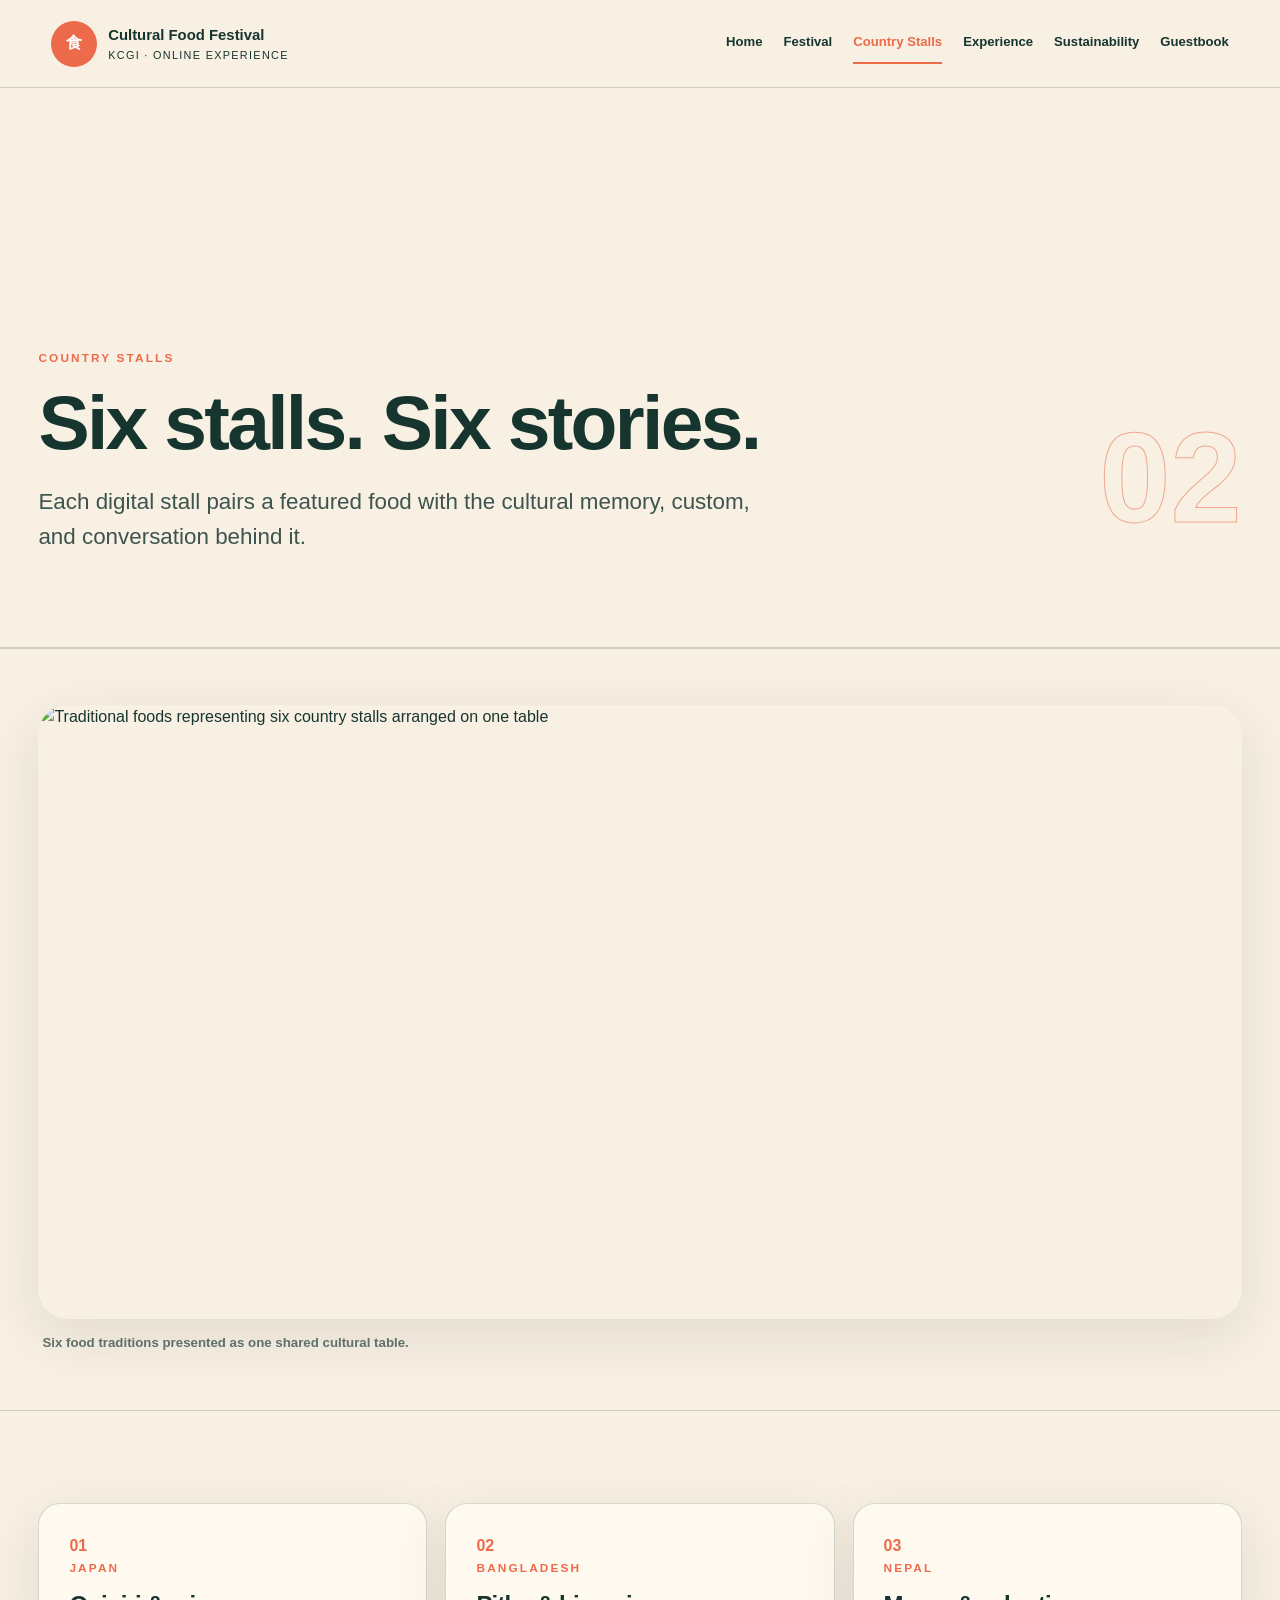
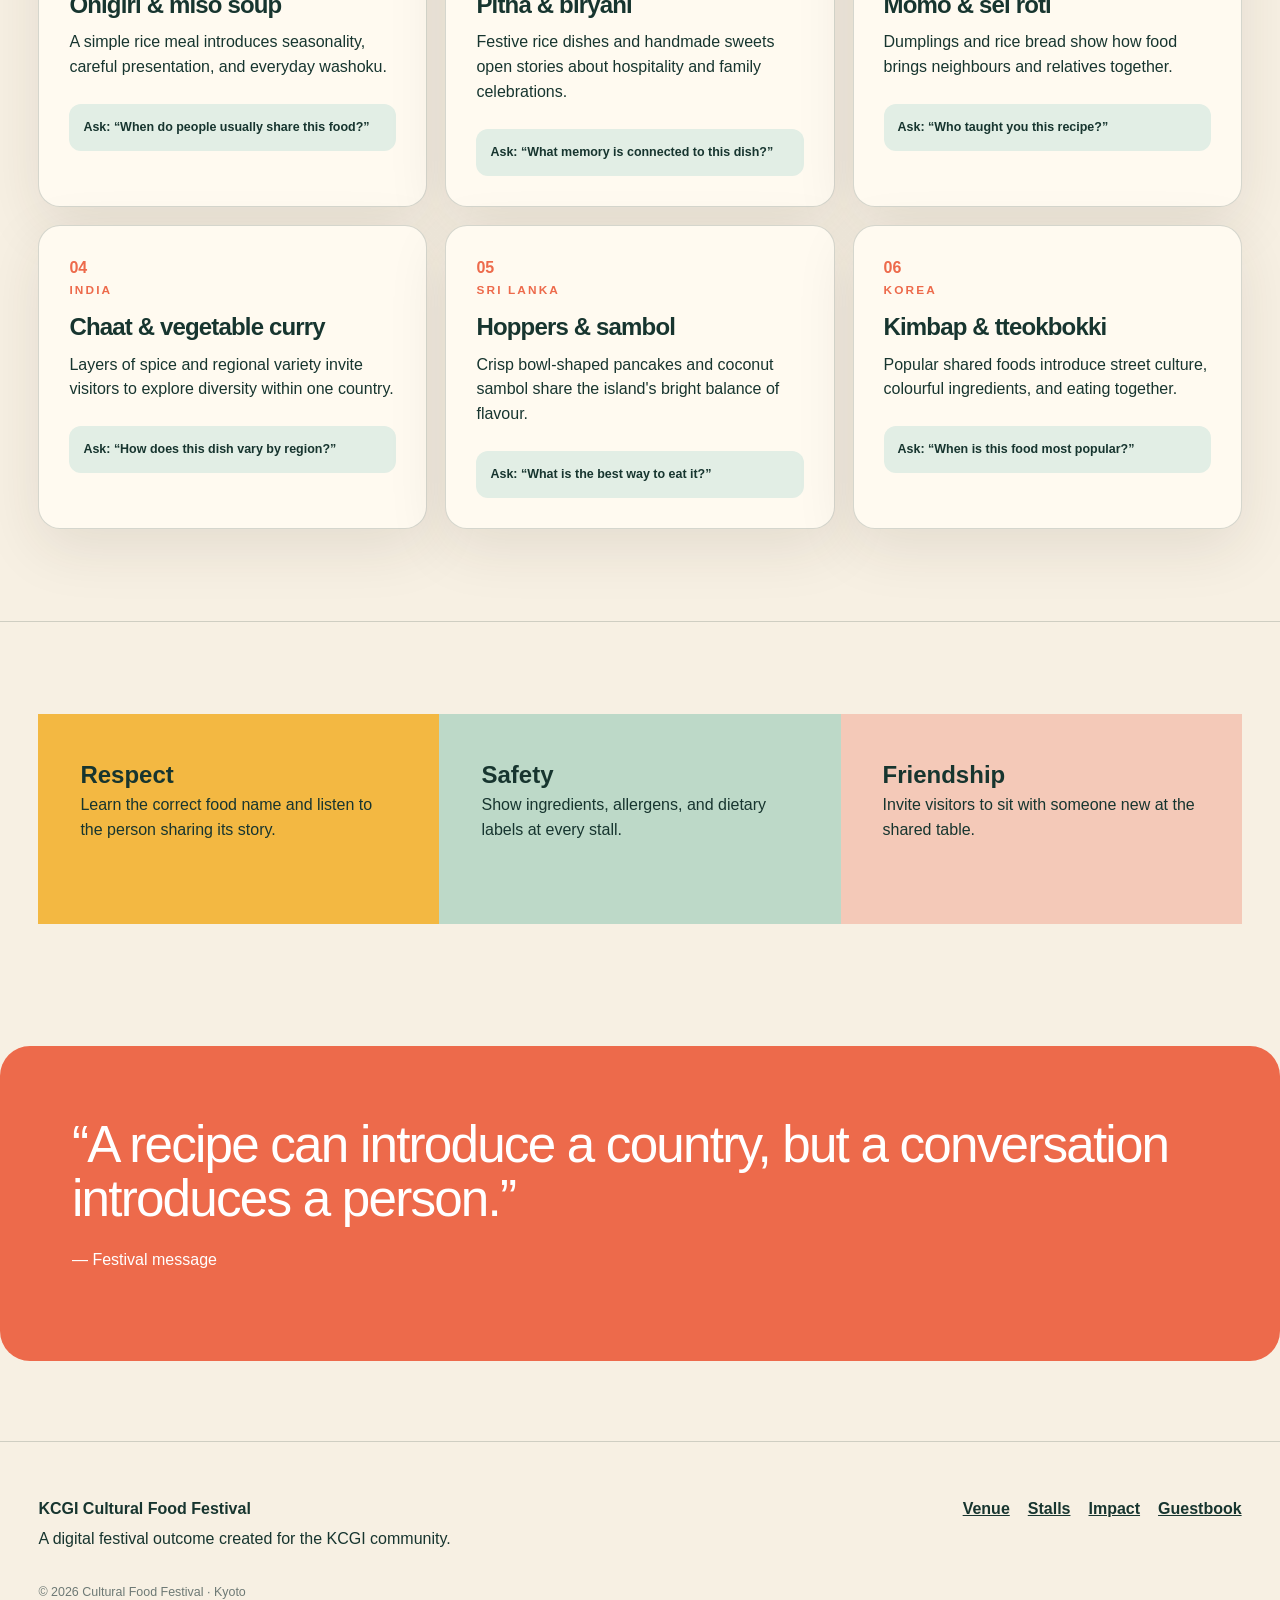
==== country-stalls.html @ a94b25ed "Create country-stalls.html" ====
<!doctype html><html lang="en"><head><meta charset="utf-8"><meta name="viewport" content="width=device-width, initial-scale=1"><title>Country Stalls | KCGI Cultural Food Festival</title><link rel="stylesheet" href="styles.css"></head><body><div class="site-shell">
<header class="site-header"><a class="brand" href="index.html"><span class="brand-seal">食</span><span><b>Cultural Food Festival</b><small>KCGI · Online Experience</small></span></a><nav aria-label="Main navigation"><a href="index.html">Home</a><a href="festival.html">Festival</a><a class="active" href="country-stalls.html">Country Stalls</a><a href="experience.html">Experience</a><a href="sustainability.html">Sustainability</a><a href="guestbook.html">Guestbook</a></nav></header>
<main><section class="page-hero"><div><p class="eyebrow">Country stalls</p><h1>Six stalls. Six stories.</h1><p class="lede">Each digital stall pairs a featured food with the cultural memory, custom, and conversation behind it.</p></div><span class="page-number">02</span></section>
<figure class="section festival-photo"><img src="images/country-foods.svg" alt="Traditional foods representing six country stalls arranged on one table"><figcaption>Six food traditions presented as one shared cultural table.</figcaption></figure>
<section class="section stall-grid"><article><span>01</span><p class="eyebrow">Japan</p><h3>Onigiri & miso soup</h3><p>A simple rice meal introduces seasonality, careful presentation, and everyday washoku.</p><div class="stall-prompt">Ask: “When do people usually share this food?”</div></article><article><span>02</span><p class="eyebrow">Bangladesh</p><h3>Pitha & biryani</h3><p>Festive rice dishes and handmade sweets open stories about hospitality and family celebrations.</p><div class="stall-prompt">Ask: “What memory is connected to this dish?”</div></article><article><span>03</span><p class="eyebrow">Nepal</p><h3>Momo & sel roti</h3><p>Dumplings and rice bread show how food brings neighbours and relatives together.</p><div class="stall-prompt">Ask: “Who taught you this recipe?”</div></article><article><span>04</span><p class="eyebrow">India</p><h3>Chaat & vegetable curry</h3><p>Layers of spice and regional variety invite visitors to explore diversity within one country.</p><div class="stall-prompt">Ask: “How does this dish vary by region?”</div></article><article><span>05</span><p class="eyebrow">Sri Lanka</p><h3>Hoppers & sambol</h3><p>Crisp bowl-shaped pancakes and coconut sambol share the island's bright balance of flavour.</p><div class="stall-prompt">Ask: “What is the best way to eat it?”</div></article><article><span>06</span><p class="eyebrow">Korea</p><h3>Kimbap & tteokbokki</h3><p>Popular shared foods introduce street culture, colourful ingredients, and eating together.</p><div class="stall-prompt">Ask: “When is this food most popular?”</div></article></section>
<section class="section colour-blocks"><article><span>Respect</span><p>Learn the correct food name and listen to the person sharing its story.</p></article><article><span>Safety</span><p>Show ingredients, allergens, and dietary labels at every stall.</p></article><article><span>Friendship</span><p>Invite visitors to sit with someone new at the shared table.</p></article></section><section class="section quote-panel coral"><blockquote>“A recipe can introduce a country, but a conversation introduces a person.”</blockquote><p>— Festival message</p></section></main>
<footer><div><b>KCGI Cultural Food Festival</b><p>A digital festival outcome created for the KCGI community.</p></div><div class="footer-links"><a href="festival.html">Venue</a><a href="country-stalls.html">Stalls</a><a href="sustainability.html">Impact</a><a href="guestbook.html">Guestbook</a></div><p class="copyright">© 2026 Cultural Food Festival · Kyoto</p></footer></div></body></html>
---- styles.css ----
:root{--ink:#17352f;--paper:#f7f0e3;--cream:#fffaf0;--coral:#ed6a4b;--gold:#f2b544;--green:#2d765f;--mint:#bdd9c8;--line:rgba(23,53,47,.18);--shadow:0 18px 60px rgba(52,42,25,.10)}
*{box-sizing:border-box}html{scroll-behavior:smooth}body{margin:0;background:var(--paper);color:var(--ink);font-family:Arial,Helvetica,sans-serif;line-height:1.55}a{color:inherit}h1,h2,h3,p{margin-top:0}h1,h2,h3{line-height:1.02;letter-spacing:-.035em}h1{font-size:clamp(3.2rem,7.3vw,7.4rem);margin-bottom:1.5rem}h2{font-size:clamp(2.2rem,4.6vw,4.5rem);margin-bottom:1.25rem}h3{font-size:1.5rem;margin-bottom:.8rem}.site-shell{min-height:100vh}.site-header{max-width:1440px;margin:auto;min-height:88px;padding:14px 4vw;display:flex;align-items:center;gap:28px;border-bottom:1px solid var(--line);position:relative;z-index:5}.brand{display:flex;align-items:center;gap:11px;text-decoration:none;margin-right:auto}.brand-seal{width:46px;height:46px;border-radius:50%;display:grid;place-items:center;background:var(--coral);color:white;font-weight:900}.brand b,.brand small{display:block}.brand b{font-size:.93rem}.brand small{font-size:.68rem;letter-spacing:.12em;text-transform:uppercase}.site-header nav{display:flex;align-items:center;gap:21px}.site-header nav a{text-decoration:none;font-size:.82rem;font-weight:700;padding:9px 0;border-bottom:2px solid transparent}.site-header nav a:hover,.site-header nav a.active{color:var(--coral);border-color:var(--coral)}.nav-cta{background:var(--ink);color:white;text-decoration:none;padding:11px 18px;border-radius:999px;font-weight:800;font-size:.84rem}.hero,.section,.page-hero,footer{max-width:1280px;margin:auto}.hero{min-height:720px;padding:80px 3vw;display:grid;grid-template-columns:1.1fr .9fr;gap:7vw;align-items:center}.eyebrow{text-transform:uppercase;letter-spacing:.18em;font-weight:900;color:var(--coral);font-size:.74rem;margin-bottom:1rem}.hero h1 em{color:var(--coral);font-style:normal}.lede{font-size:clamp(1.1rem,1.8vw,1.4rem);max-width:720px;color:#3e544e}.actions{display:flex;gap:12px;flex-wrap:wrap;margin-top:30px}.button{display:inline-block;border:0;border-radius:999px;padding:14px 22px;text-decoration:none;font-weight:900;font-size:.9rem;cursor:pointer}.primary{background:var(--coral);color:white}.ghost{background:transparent;box-shadow:inset 0 0 0 1px var(--ink);color:var(--ink)}.festival-mark{position:relative;min-height:520px;background:var(--green);border-radius:48% 48% 28% 28%;overflow:hidden;box-shadow:var(--shadow)}.festival-mark:before{content:"";position:absolute;inset:13%;border:1px solid rgba(255,255,255,.25);border-radius:50%}.festival-mark p{position:absolute;bottom:24px;left:0;right:0;text-align:center;color:white;text-transform:uppercase;letter-spacing:.22em;font-size:.76rem}.plate{position:absolute;border-radius:50%;display:grid;place-items:center;box-shadow:0 12px 35px rgba(0,0,0,.22);border:8px solid var(--cream);font-weight:900}.plate span{width:76%;height:76%;border-radius:50%;display:grid;place-items:center}.plate-one{width:250px;height:250px;background:var(--gold);top:50px;left:13%}.plate-one span{background:#ffeab4;font-size:5rem}.plate-two{width:190px;height:190px;background:var(--coral);top:210px;right:6%}.plate-two span{background:#ffd4c8;font-size:3rem}.plate-three{width:150px;height:150px;background:var(--mint);bottom:34px;left:10%}.plate-three span{background:#e5f1e9;font-size:1.4rem}.section{padding:92px 3vw;border-top:1px solid var(--line)}.intro-band,.split-layout,.callout{display:grid;grid-template-columns:.9fr 1.1fr;gap:8vw;align-items:start}.intro-band>p,.body-copy{font-size:1.18rem}.three-grid,.activity-grid,.team-grid{display:grid;grid-template-columns:repeat(3,1fr);gap:18px}.feature-card,.activity-grid article,.team-grid article,.panel,.meeting-card,.join-form,.success-card{background:var(--cream);border:1px solid var(--line);border-radius:22px;padding:28px;box-shadow:var(--shadow)}.feature-card>span{color:var(--coral);font-weight:900}.section-heading{max-width:720px}.quote-panel{background:var(--green);color:white;border:0;border-radius:30px;padding:72px;margin-top:30px;margin-bottom:80px}.quote-panel.coral{background:var(--coral)}blockquote{font-size:clamp(2rem,4vw,4.5rem);line-height:1.05;letter-spacing:-.035em;margin:0 0 1.4rem}.page-hero{min-height:560px;padding:100px 3vw 70px;display:flex;justify-content:space-between;align-items:flex-end;border-bottom:1px solid var(--line)}.page-hero>div{max-width:980px}.page-hero h1{font-size:clamp(3.2rem,6vw,6.7rem)}.page-number{font-size:clamp(4rem,10vw,9rem);font-weight:900;color:transparent;-webkit-text-stroke:1px var(--coral);opacity:.55}.stat-row{display:grid;grid-template-columns:repeat(3,1fr);gap:1px;background:var(--line);padding:1px}.stat-row div{background:var(--paper);padding:48px;text-align:center}.stat-row strong{font-size:4rem;display:block;color:var(--coral)}.stat-row span{text-transform:uppercase;font-weight:900;letter-spacing:.12em;font-size:.73rem}.two-grid{display:grid;grid-template-columns:1fr 1fr;gap:20px}.panel{min-height:280px}.panel.warm{background:#ffe2d6}.panel.green{background:#d7e9dd}.callout{align-items:center}.callout .button{justify-self:end}.culture-stage,.decision-track,.plan-panel,.join-layout,.schedule{display:grid;grid-template-columns:.8fr 1.2fr;gap:7vw}.journey-list article{display:flex;gap:22px;padding:24px 0;border-bottom:1px solid var(--line)}.journey-list article>span{min-width:45px;height:45px;border-radius:50%;display:grid;place-items:center;background:var(--coral);color:white;font-weight:900}.journey-list p{margin-bottom:0}.colour-blocks{display:grid;grid-template-columns:repeat(3,1fr);gap:0;padding-left:3vw;padding-right:3vw}.colour-blocks article{padding:42px;min-height:210px}.colour-blocks article:nth-child(1){background:#f3b842}.colour-blocks article:nth-child(2){background:#bdd9c8}.colour-blocks article:nth-child(3){background:#f4c9b8}.colour-blocks span{font-size:1.5rem;font-weight:900}.activity-grid article{min-height:250px;display:flex;flex-direction:column}.activity-top{display:flex;justify-content:space-between;color:var(--coral);font-weight:900}.activity-grid h3{margin-top:auto}.schedule{background:var(--ink);color:white;max-width:1280px;border-radius:28px;margin-top:60px;margin-bottom:80px;padding:72px}.schedule ol{list-style:none;margin:0;padding:0}.schedule li{display:grid;grid-template-columns:100px 1fr;gap:22px;padding:18px 0;border-bottom:1px solid rgba(255,255,255,.18)}.schedule time{color:var(--gold);font-weight:900;text-transform:uppercase}.decision-track ol{list-style:none;margin:0;padding:0}.decision-track li{display:flex;gap:20px;align-items:center;padding:20px 0;border-bottom:1px solid var(--line)}.decision-track li span{font-weight:900;color:var(--coral)}.decision-track li p{margin:0;font-size:1.15rem;font-weight:800}.plan-panel{background:#dbeadf;border-radius:28px;padding:72px}.check-list p{padding:14px 0;border-bottom:1px solid var(--line);margin:0}.check-list span{display:inline-grid;place-items:center;width:26px;height:26px;border-radius:50%;background:var(--green);color:white;margin-right:8px}.meeting-card{display:grid;grid-template-columns:1fr 1fr;gap:30px}.meeting-card small,.meeting-card strong{display:block}.meeting-card strong{font-size:1.45rem}.meeting-card>p{grid-column:1/-1;margin:0;color:#65736f}.team-grid article{min-height:360px}.avatar{width:76px;height:76px;border-radius:50%;display:grid;place-items:center;background:var(--coral);color:white;font-size:1.4rem;font-weight:900;margin-bottom:24px}.team-grid article:nth-child(even) .avatar{background:var(--green)}.team-grid small{letter-spacing:.12em}.team-grid b{display:block;color:var(--coral);font-size:.85rem;margin-bottom:18px}.values{display:flex;align-items:center;gap:40px}.values .eyebrow{margin:0}.values div{display:flex;gap:10px;flex-wrap:wrap}.values span{border:1px solid var(--ink);padding:10px 14px;border-radius:999px;font-weight:800;font-size:.84rem}.join-layout>div:first-child{position:sticky;top:30px;align-self:start}.join-form{display:grid;gap:18px}.join-form label{font-weight:800;font-size:.86rem}.join-form input,.join-form select,.join-form textarea{width:100%;display:block;margin-top:7px;padding:14px;border:1px solid var(--line);border-radius:10px;background:white;color:var(--ink);font:inherit}.join-form .consent{display:flex;gap:10px;align-items:start;font-weight:500}.join-form .consent input{width:auto;margin-top:4px}.contact-note{margin-top:35px;padding:20px;border-left:4px solid var(--coral);background:rgba(255,255,255,.45)}.contact-note p{margin:4px 0 0}.success-card{text-align:center;padding:70px 40px}.success-card>span{display:grid;place-items:center;width:70px;height:70px;border-radius:50%;background:var(--green);color:white;font-size:2rem;margin:0 auto 25px}footer{border-top:1px solid var(--line);padding:55px 3vw;display:grid;grid-template-columns:1fr auto;gap:25px;align-items:start}footer p{margin:.35rem 0 0}.footer-links{display:flex;gap:18px}.footer-links a{font-weight:800}.copyright{grid-column:1/-1;font-size:.78rem;color:#6d7975}
@media(max-width:1050px){.site-header{gap:16px}.site-header nav{display:flex;gap:11px;justify-content:flex-end}.site-header nav a{font-size:.72rem}.brand small{display:none}.hero{grid-template-columns:1fr;min-height:auto}.festival-mark{min-height:480px}.team-grid{grid-template-columns:repeat(2,1fr)}}
@media(max-width:720px){.site-header{padding:12px 18px}.brand b{font-size:.8rem}.nav-cta{padding:9px 13px}.hero,.section,.page-hero{padding-left:20px;padding-right:20px}.hero{padding-top:55px}.festival-mark{min-height:390px}.plate-one{width:190px;height:190px}.plate-two{width:150px;height:150px}.plate-three{width:120px;height:120px}.intro-band,.split-layout,.callout,.culture-stage,.decision-track,.plan-panel,.join-layout,.schedule{grid-template-columns:1fr}.three-grid,.activity-grid,.team-grid,.two-grid,.colour-blocks,.stat-row{grid-template-columns:1fr}.page-hero{min-height:500px;display:block}.page-number{display:block;margin-top:40px}.quote-panel,.schedule,.plan-panel{margin-left:12px;margin-right:12px;padding:40px 25px}.meeting-card{grid-template-columns:1fr}.callout .button{justify-self:start}.values{display:block}.values div{margin-top:16px}.join-layout>div:first-child{position:static}footer{grid-template-columns:1fr}.footer-links{flex-wrap:wrap}}

/* Completed festival outcome */
.venue-section{display:grid;grid-template-columns:.72fr 1.28fr;gap:6vw;align-items:center}.venue-copy>p:not(.eyebrow){font-size:1.1rem}.venue-legend{display:flex;gap:18px;flex-wrap:wrap;margin-top:30px;font-size:.78rem;font-weight:800}.venue-legend span{display:flex;align-items:center;gap:7px}.dot{display:inline-block;width:11px;height:11px;border-radius:50%}.dot.coral{background:var(--coral)}.dot.green{background:var(--green)}.dot.gold{background:var(--gold)}.venue-map{position:relative;min-height:650px;border:1px solid var(--line);border-radius:42px;background:linear-gradient(135deg,#dcebdd,#f8e7c4);box-shadow:var(--shadow);overflow:hidden}.venue-map:before{content:"PROJECTED KCGI FESTIVAL SPACE";position:absolute;top:20px;left:24px;letter-spacing:.16em;font-size:.65rem;font-weight:900;color:rgba(23,53,47,.55)}.friendship-table{position:absolute;left:35%;top:34%;width:30%;aspect-ratio:1;border-radius:50%;background:var(--green);color:white;display:grid;place-content:center;text-align:center;z-index:2;box-shadow:0 15px 35px rgba(23,53,47,.24)}.friendship-table strong{font-size:1.4rem;line-height:1}.friendship-table small{margin-top:8px;font-size:.6rem;text-transform:uppercase;letter-spacing:.12em}.map-stall{--stall-color:var(--coral);position:absolute;width:150px;min-height:112px;background:var(--cream);border:3px solid var(--stall-color);border-radius:18px;padding:14px;box-shadow:0 10px 26px rgba(30,50,42,.11)}.map-stall span{display:grid;place-items:center;width:34px;height:34px;border-radius:50%;background:var(--stall-color);color:white;font-weight:900;margin-bottom:7px}.map-stall b,.map-stall small{display:block}.map-stall small{font-size:.69rem}.stall-1{top:11%;left:12%}.stall-2{top:9%;right:11%}.stall-3{top:40%;left:4%}.stall-4{top:39%;right:4%}.stall-5{bottom:8%;left:14%}.stall-6{bottom:8%;right:12%}.waste-point{position:absolute;left:46%;bottom:5%;display:grid;place-items:center;color:var(--green);font-size:1.8rem}.waste-point small{display:block;font-size:.58rem;text-transform:uppercase;font-weight:900}.stall-grid{display:grid;grid-template-columns:repeat(3,1fr);gap:18px}.stall-grid article,.community-grid article,.impact-stats article{background:var(--cream);border:1px solid var(--line);border-radius:22px;padding:30px;box-shadow:var(--shadow)}.stall-grid article>span{font-weight:900;color:var(--coral)}.stall-prompt{margin-top:24px;padding:14px;border-radius:12px;background:#e2eee5;font-size:.78rem;font-weight:800}.impact-note{display:grid;grid-template-columns:.7fr 1.2fr;gap:4vw;align-items:start}.impact-note .eyebrow{grid-column:1/-1}.impact-note p:last-child{font-size:1.12rem}.impact-stats{display:grid;grid-template-columns:repeat(4,1fr);gap:16px}.impact-stats article{min-height:280px}.impact-stats strong{font-size:3.8rem;color:var(--coral)}.sustainability-grid{display:grid;grid-template-columns:1fr 1fr;gap:18px}.sustainability-grid article{display:flex;gap:20px;padding:30px;border-top:1px solid var(--line)}.sustainability-grid article>span{font-size:.8rem;font-weight:900;color:var(--coral)}.community-grid{display:grid;grid-template-columns:repeat(3,1fr);gap:18px}.community-grid article{min-height:285px}.community-icon{width:48px;height:48px;border-radius:50%;display:grid;place-items:center;background:var(--coral);color:white;font-weight:900;margin-bottom:34px}.community-grid article:nth-child(even) .community-icon{background:var(--green)}.connection-story{display:grid;grid-template-columns:.8fr 1.2fr;gap:6vw;background:#dcebdd;border-radius:30px;margin-bottom:80px}.story-steps p{padding:18px 0;border-bottom:1px solid var(--line);font-weight:800}.story-steps span{color:var(--coral);margin-right:14px}.join-form input[type="checkbox"]{accent-color:var(--coral)}
@media(max-width:1050px){.venue-section{grid-template-columns:1fr}.impact-stats{grid-template-columns:1fr 1fr}.stall-grid,.community-grid{grid-template-columns:1fr 1fr}}
@media(max-width:720px){.venue-map{min-height:760px}.map-stall{width:125px}.friendship-table{left:31%;top:39%;width:38%}.stall-1{top:8%;left:6%}.stall-2{top:8%;right:6%}.stall-3{top:28%;left:3%}.stall-4{top:28%;right:3%}.stall-5{bottom:10%;left:6%}.stall-6{bottom:10%;right:6%}.stall-grid,.community-grid,.impact-stats,.sustainability-grid,.impact-note,.connection-story{grid-template-columns:1fr}.impact-note .eyebrow{grid-column:auto}}
@media(max-width:720px){.site-header{align-items:flex-start;flex-wrap:wrap}.brand{width:100%}.site-header nav{width:100%;justify-content:flex-start;overflow-x:auto;padding-bottom:5px}.site-header nav a{white-space:nowrap}.venue-map{min-height:760px}.map-stall{width:125px}.friendship-table{left:31%;top:39%;width:38%}.stall-1{top:8%;left:6%}.stall-2{top:8%;right:6%}.stall-3{top:28%;left:3%}.stall-4{top:28%;right:3%}.stall-5{bottom:10%;left:6%}.stall-6{bottom:10%;right:6%}.stall-grid,.community-grid,.impact-stats,.sustainability-grid,.impact-note,.connection-story{grid-template-columns:1fr}.impact-note .eyebrow{grid-column:auto}}

.festival-photo{padding-top:56px;padding-bottom:56px}.festival-photo img{display:block;width:100%;height:clamp(340px,48vw,680px);object-fit:cover;border-radius:30px;box-shadow:var(--shadow)}.festival-photo figcaption{margin:14px 4px 0;color:#5d7069;font-size:.83rem;font-weight:700}.wide-photo img{object-position:center 48%}.skip-link{position:absolute;left:-9999px}.skip-link:focus{left:12px;top:12px;background:white;padding:10px;z-index:99}.guestbook-output{margin-top:18px;padding:18px;background:#e2eee5;border-radius:14px}.guestbook-output[hidden]{display:none}.food-tags{display:flex;gap:8px;flex-wrap:wrap;margin-top:22px}.food-tags span{background:#fff1db;border-radius:999px;padding:8px 12px;font-weight:800;font-size:.8rem}.map-stall:nth-of-type(2){--stall-color:#2d765f}.map-stall:nth-of-type(3){--stall-color:#f2b544}.map-stall:nth-of-type(4){--stall-color:#c85b43}.map-stall:nth-of-type(5){--stall-color:#4f8f78}.map-stall:nth-of-type(6){--stall-color:#d89b2b}@media(max-width:720px){.festival-photo img{height:360px;border-radius:20px}}
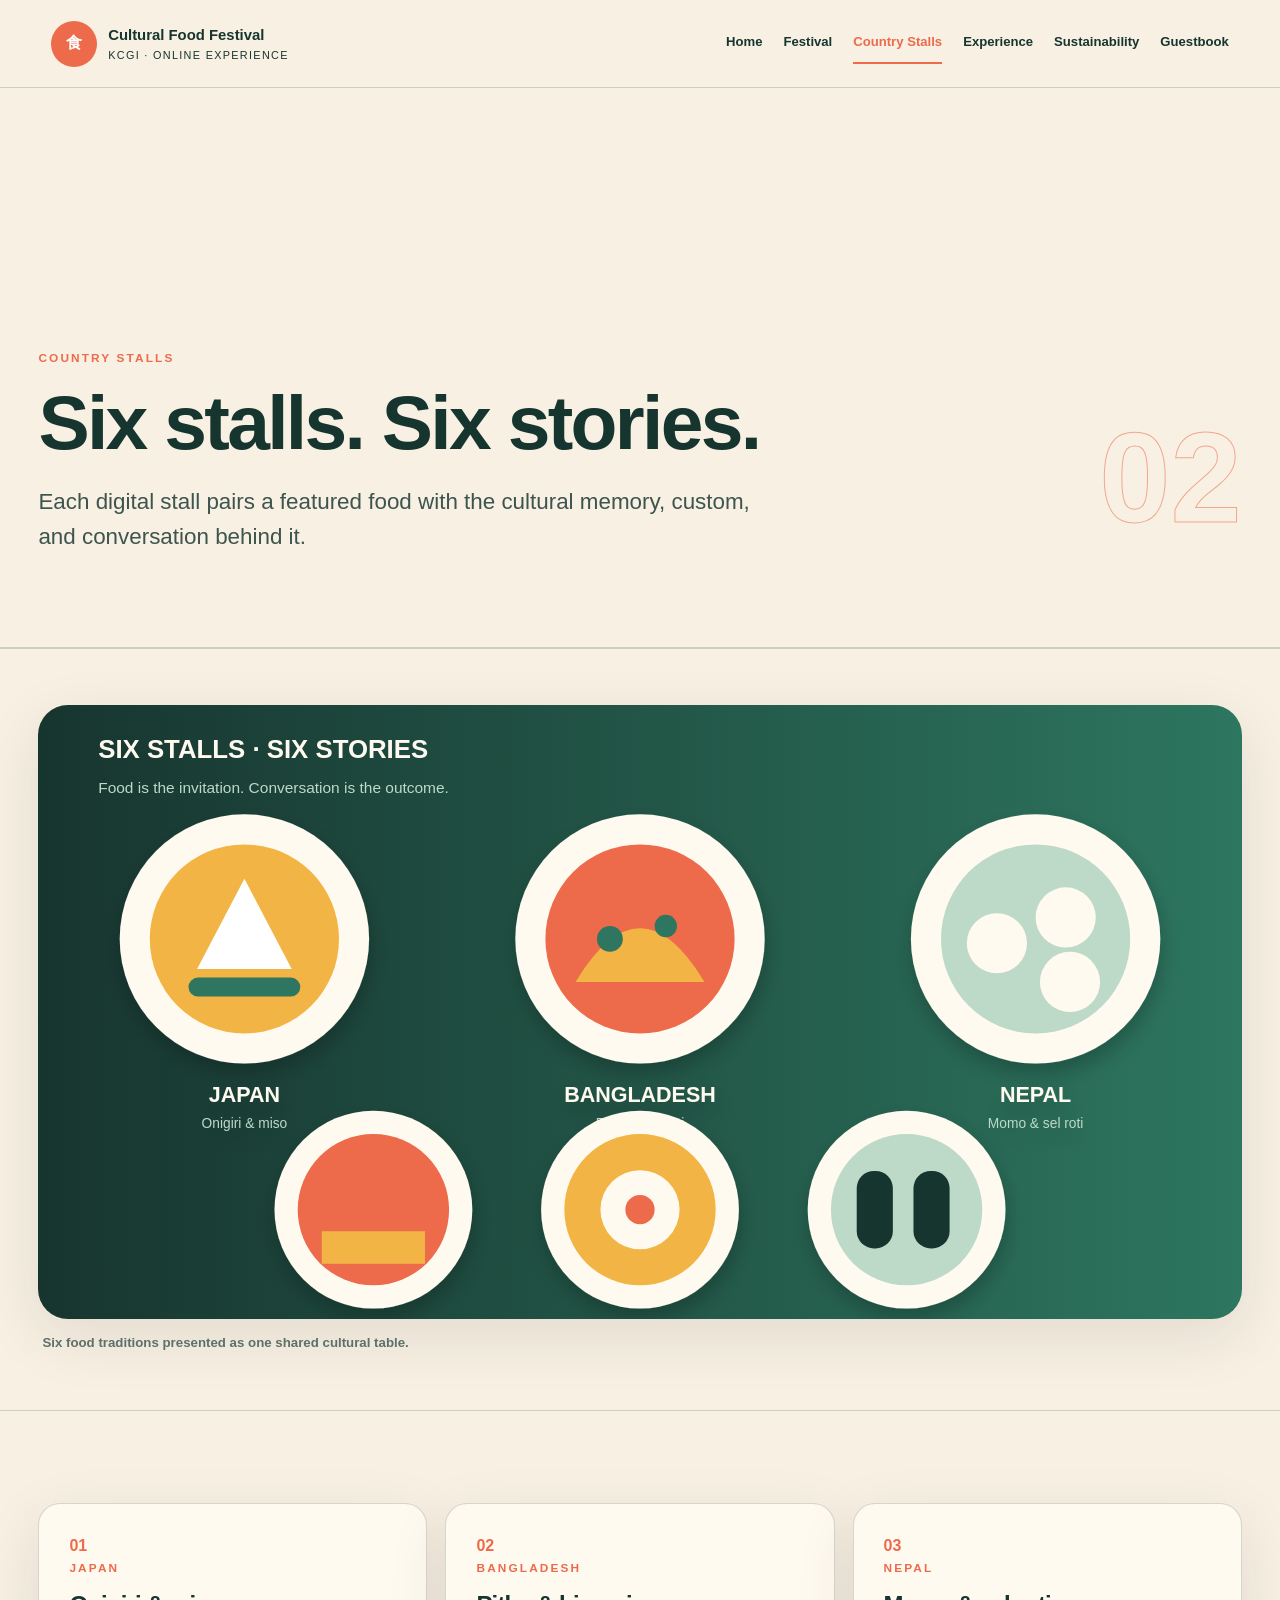
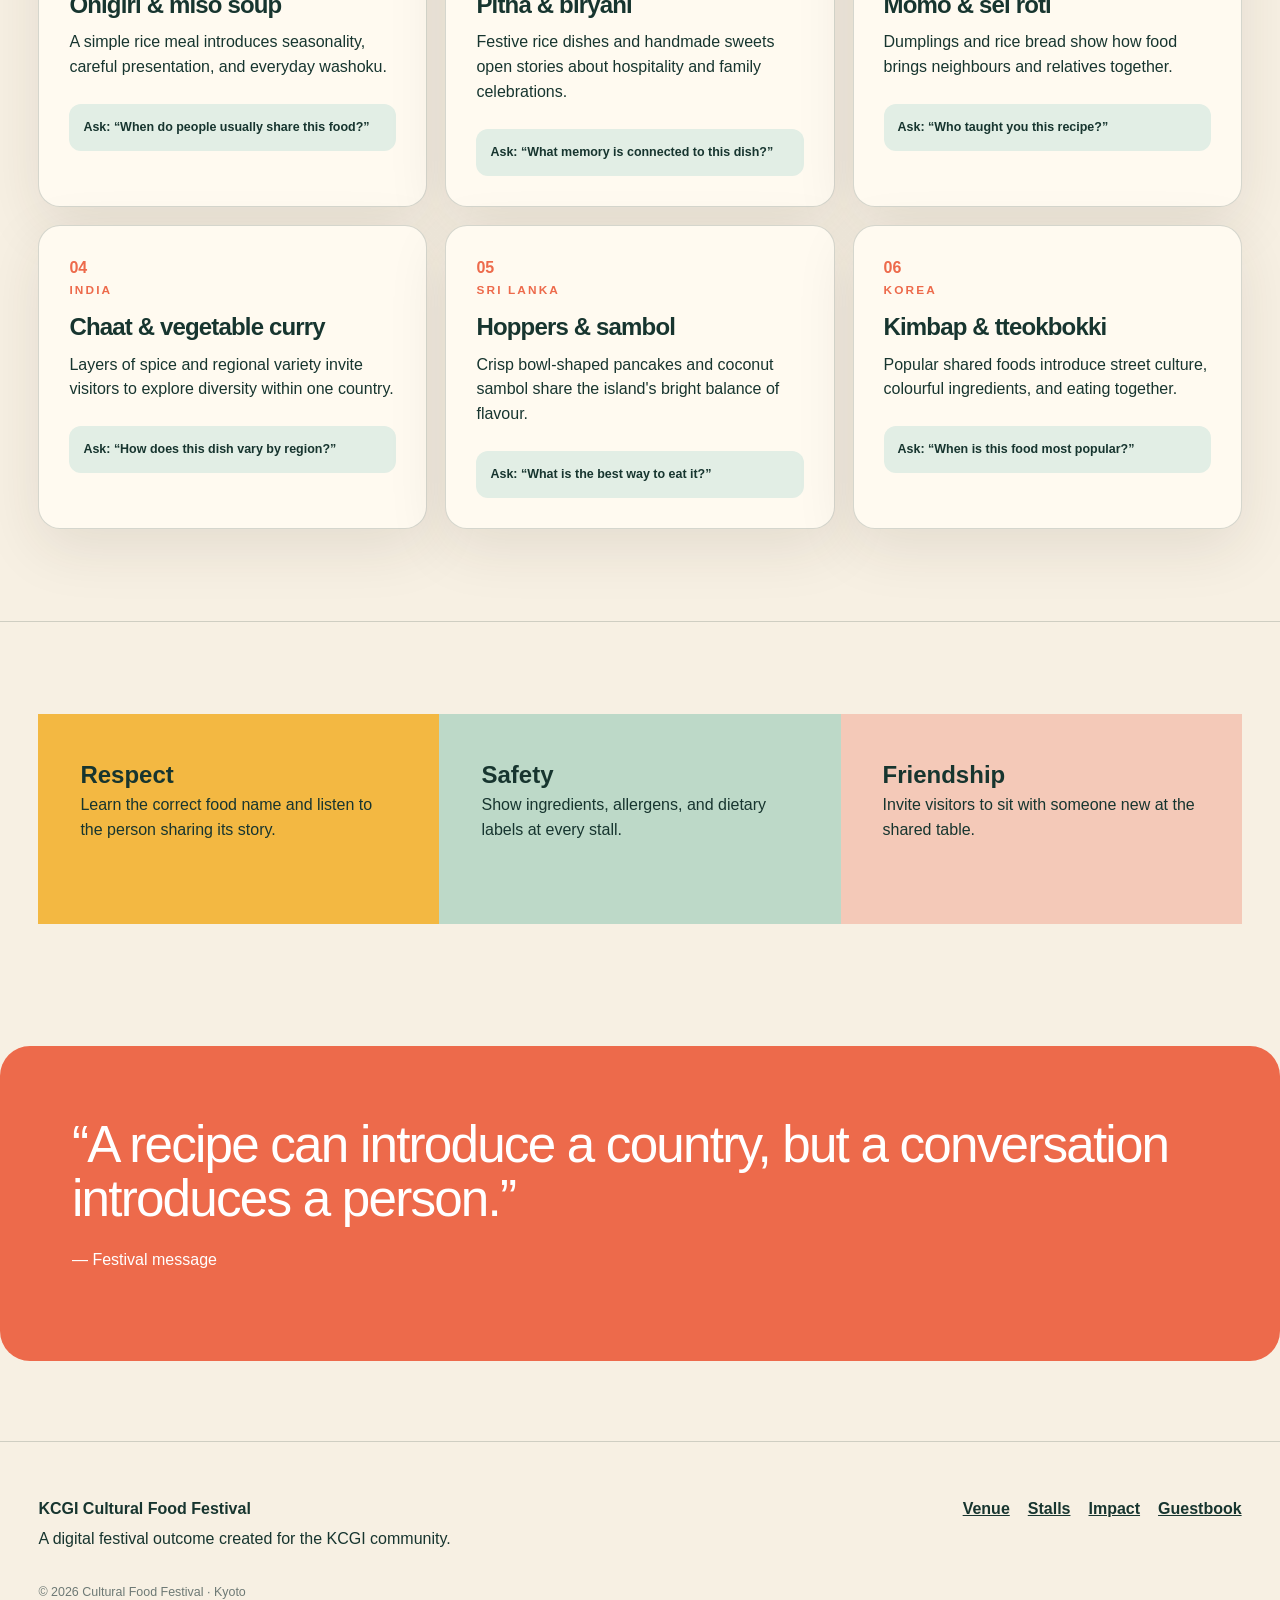
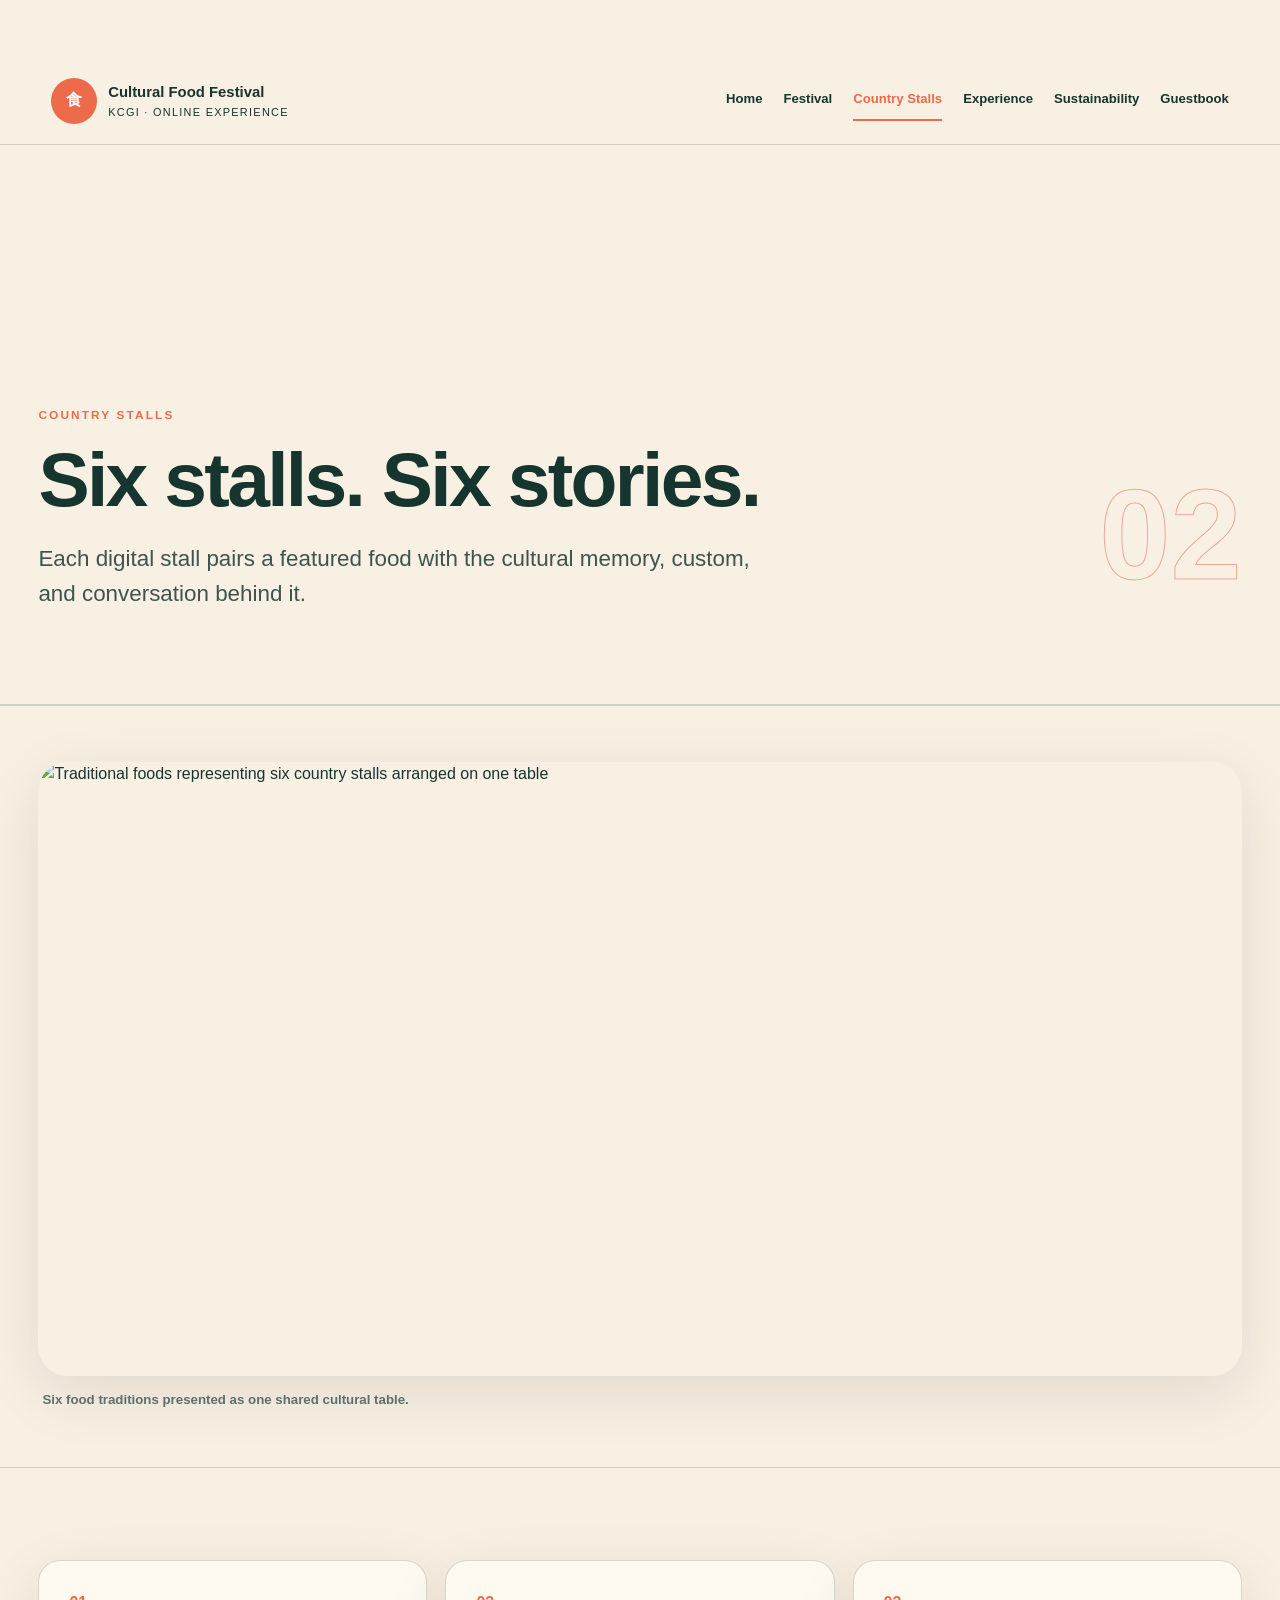
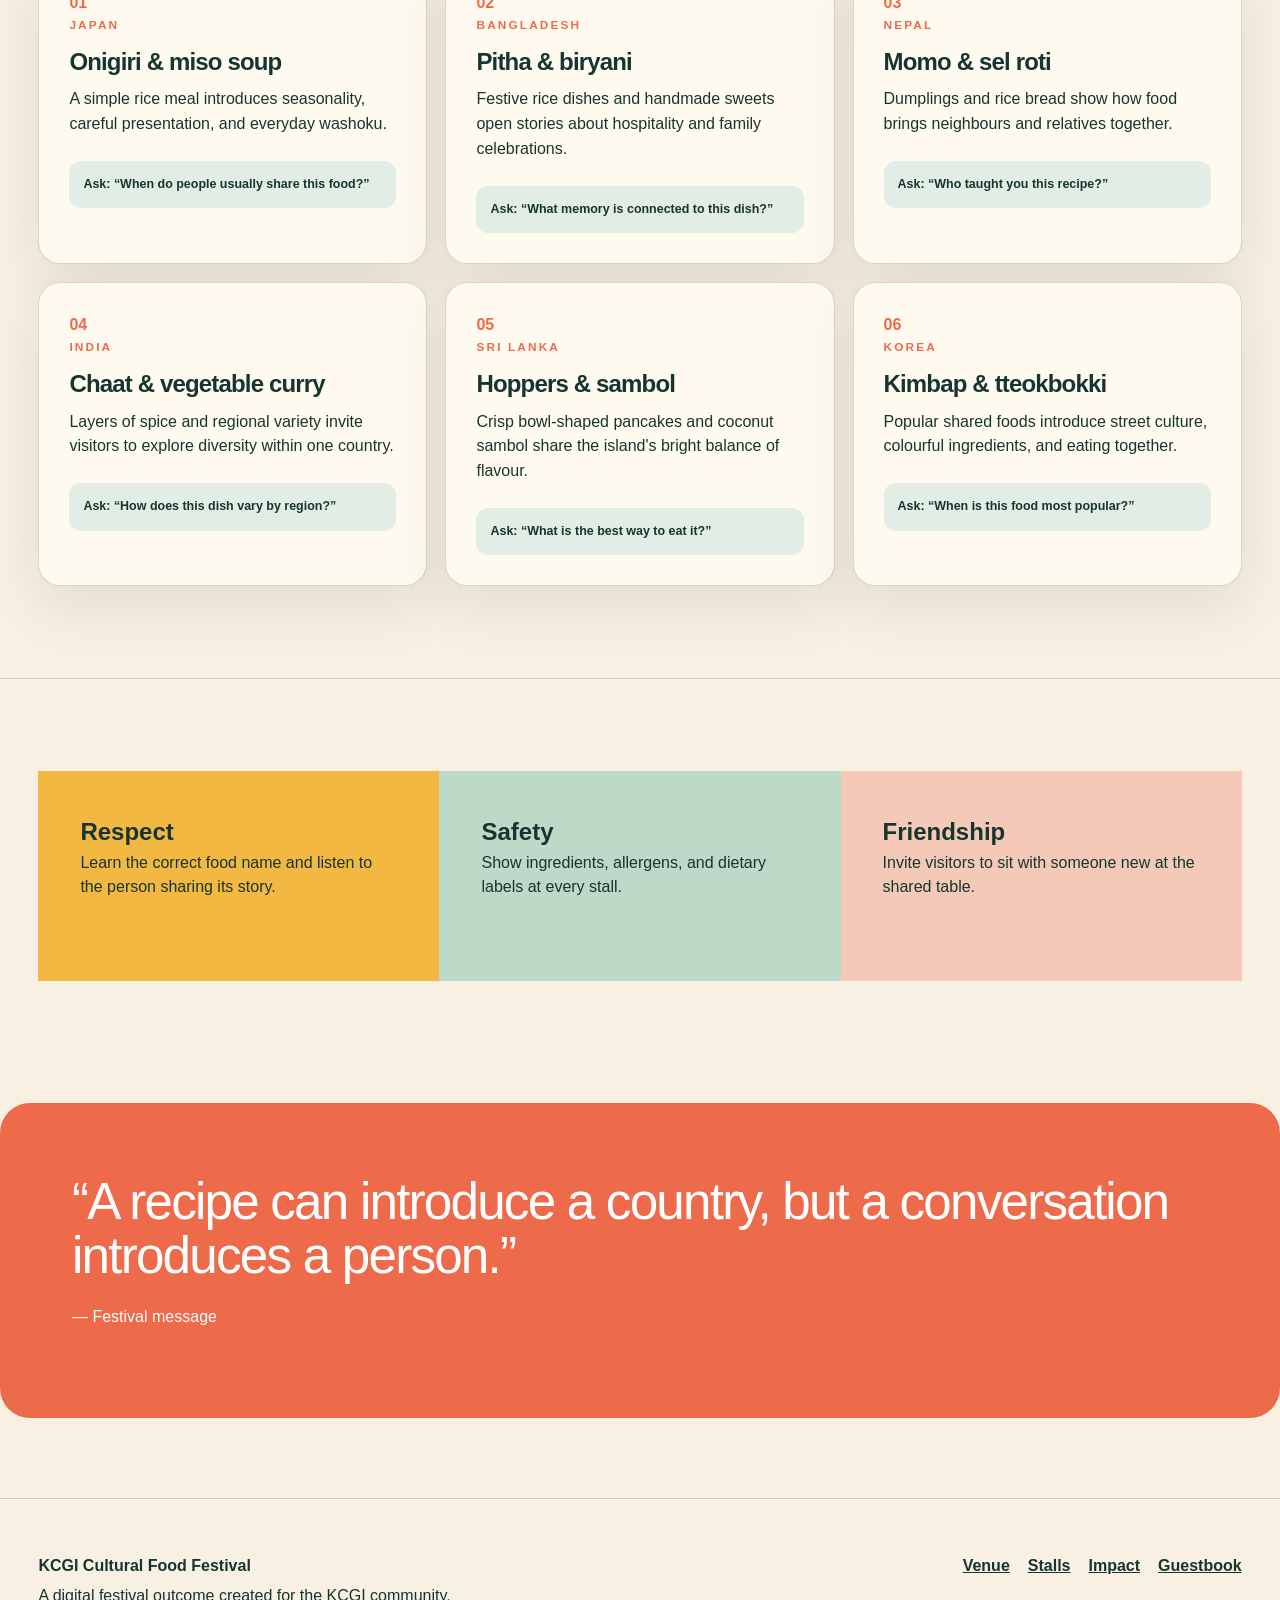
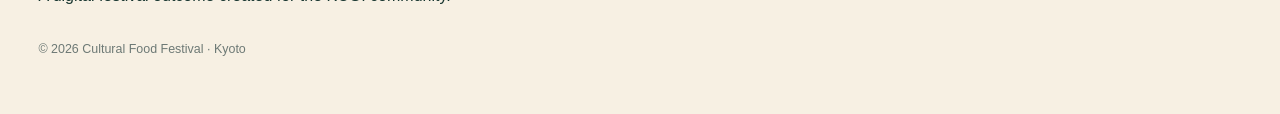
==== commit e2bc2fb5: "Update country-stalls.html" ====
--- a/country-stalls.html
+++ b/country-stalls.html
@@ -1,3 +1,10 @@
+<!doctype html><html lang="en"><head><meta charset="utf-8"><meta name="viewport" content="width=device-width, initial-scale=1"><title>Country Stalls | KCGI Cultural Food Festival</title><link rel="stylesheet" href="styles.css"></head><body><div class="site-shell">
+<header class="site-header"><a class="brand" href="index.html"><span class="brand-seal">食</span><span><b>Cultural Food Festival</b><small>KCGI · Online Experience</small></span></a><nav aria-label="Main navigation"><a href="index.html">Home</a><a href="festival.html">Festival</a><a class="active" href="country-stalls.html">Country Stalls</a><a href="experience.html">Experience</a><a href="sustainability.html">Sustainability</a><a href="guestbook.html">Guestbook</a></nav></header>
+<main><section class="page-hero"><div><p class="eyebrow">Country stalls</p><h1>Six stalls. Six stories.</h1><p class="lede">Each digital stall pairs a featured food with the cultural memory, custom, and conversation behind it.</p></div><span class="page-number">02</span></section>
+<figure class="section festival-photo"><img src="images/country-foods-v2.svg" alt="Traditional foods representing six country stalls arranged on one table"><figcaption>Six food traditions presented as one shared cultural table.</figcaption></figure>
+<section class="section stall-grid"><article><span>01</span><p class="eyebrow">Japan</p><h3>Onigiri & miso soup</h3><p>A simple rice meal introduces seasonality, careful presentation, and everyday washoku.</p><div class="stall-prompt">Ask: “When do people usually share this food?”</div></article><article><span>02</span><p class="eyebrow">Bangladesh</p><h3>Pitha & biryani</h3><p>Festive rice dishes and handmade sweets open stories about hospitality and family celebrations.</p><div class="stall-prompt">Ask: “What memory is connected to this dish?”</div></article><article><span>03</span><p class="eyebrow">Nepal</p><h3>Momo & sel roti</h3><p>Dumplings and rice bread show how food brings neighbours and relatives together.</p><div class="stall-prompt">Ask: “Who taught you this recipe?”</div></article><article><span>04</span><p class="eyebrow">India</p><h3>Chaat & vegetable curry</h3><p>Layers of spice and regional variety invite visitors to explore diversity within one country.</p><div class="stall-prompt">Ask: “How does this dish vary by region?”</div></article><article><span>05</span><p class="eyebrow">Sri Lanka</p><h3>Hoppers & sambol</h3><p>Crisp bowl-shaped pancakes and coconut sambol share the island's bright balance of flavour.</p><div class="stall-prompt">Ask: “What is the best way to eat it?”</div></article><article><span>06</span><p class="eyebrow">Korea</p><h3>Kimbap & tteokbokki</h3><p>Popular shared foods introduce street culture, colourful ingredients, and eating together.</p><div class="stall-prompt">Ask: “When is this food most popular?”</div></article></section>
+<section class="section colour-blocks"><article><span>Respect</span><p>Learn the correct food name and listen to the person sharing its story.</p></article><article><span>Safety</span><p>Show ingredients, allergens, and dietary labels at every stall.</p></article><article><span>Friendship</span><p>Invite visitors to sit with someone new at the shared table.</p></article></section><section class="section quote-panel coral"><blockquote>“A recipe can introduce a country, but a conversation introduces a person.”</blockquote><p>— Festival message</p></section></main>
+<footer><div><b>KCGI Cultural Food Festival</b><p>A digital festival outcome created for the KCGI community.</p></div><div class="footer-links"><a href="festival.html">Venue</a><a href="country-stalls.html">Stalls</a><a href="sustainability.html">Impact</a><a href="guestbook.html">Guestbook</a></div><p class="copyright">© 2026 Cultural Food Festival · Kyoto</p></footer></div></body></html>
 <!doctype html><html lang="en"><head><meta charset="utf-8"><meta name="viewport" content="width=device-width, initial-scale=1"><title>Country Stalls | KCGI Cultural Food Festival</title><link rel="stylesheet" href="styles.css"></head><body><div class="site-shell">
 <header class="site-header"><a class="brand" href="index.html"><span class="brand-seal">食</span><span><b>Cultural Food Festival</b><small>KCGI · Online Experience</small></span></a><nav aria-label="Main navigation"><a href="index.html">Home</a><a href="festival.html">Festival</a><a class="active" href="country-stalls.html">Country Stalls</a><a href="experience.html">Experience</a><a href="sustainability.html">Sustainability</a><a href="guestbook.html">Guestbook</a></nav></header>
 <main><section class="page-hero"><div><p class="eyebrow">Country stalls</p><h1>Six stalls. Six stories.</h1><p class="lede">Each digital stall pairs a featured food with the cultural memory, custom, and conversation behind it.</p></div><span class="page-number">02</span></section>
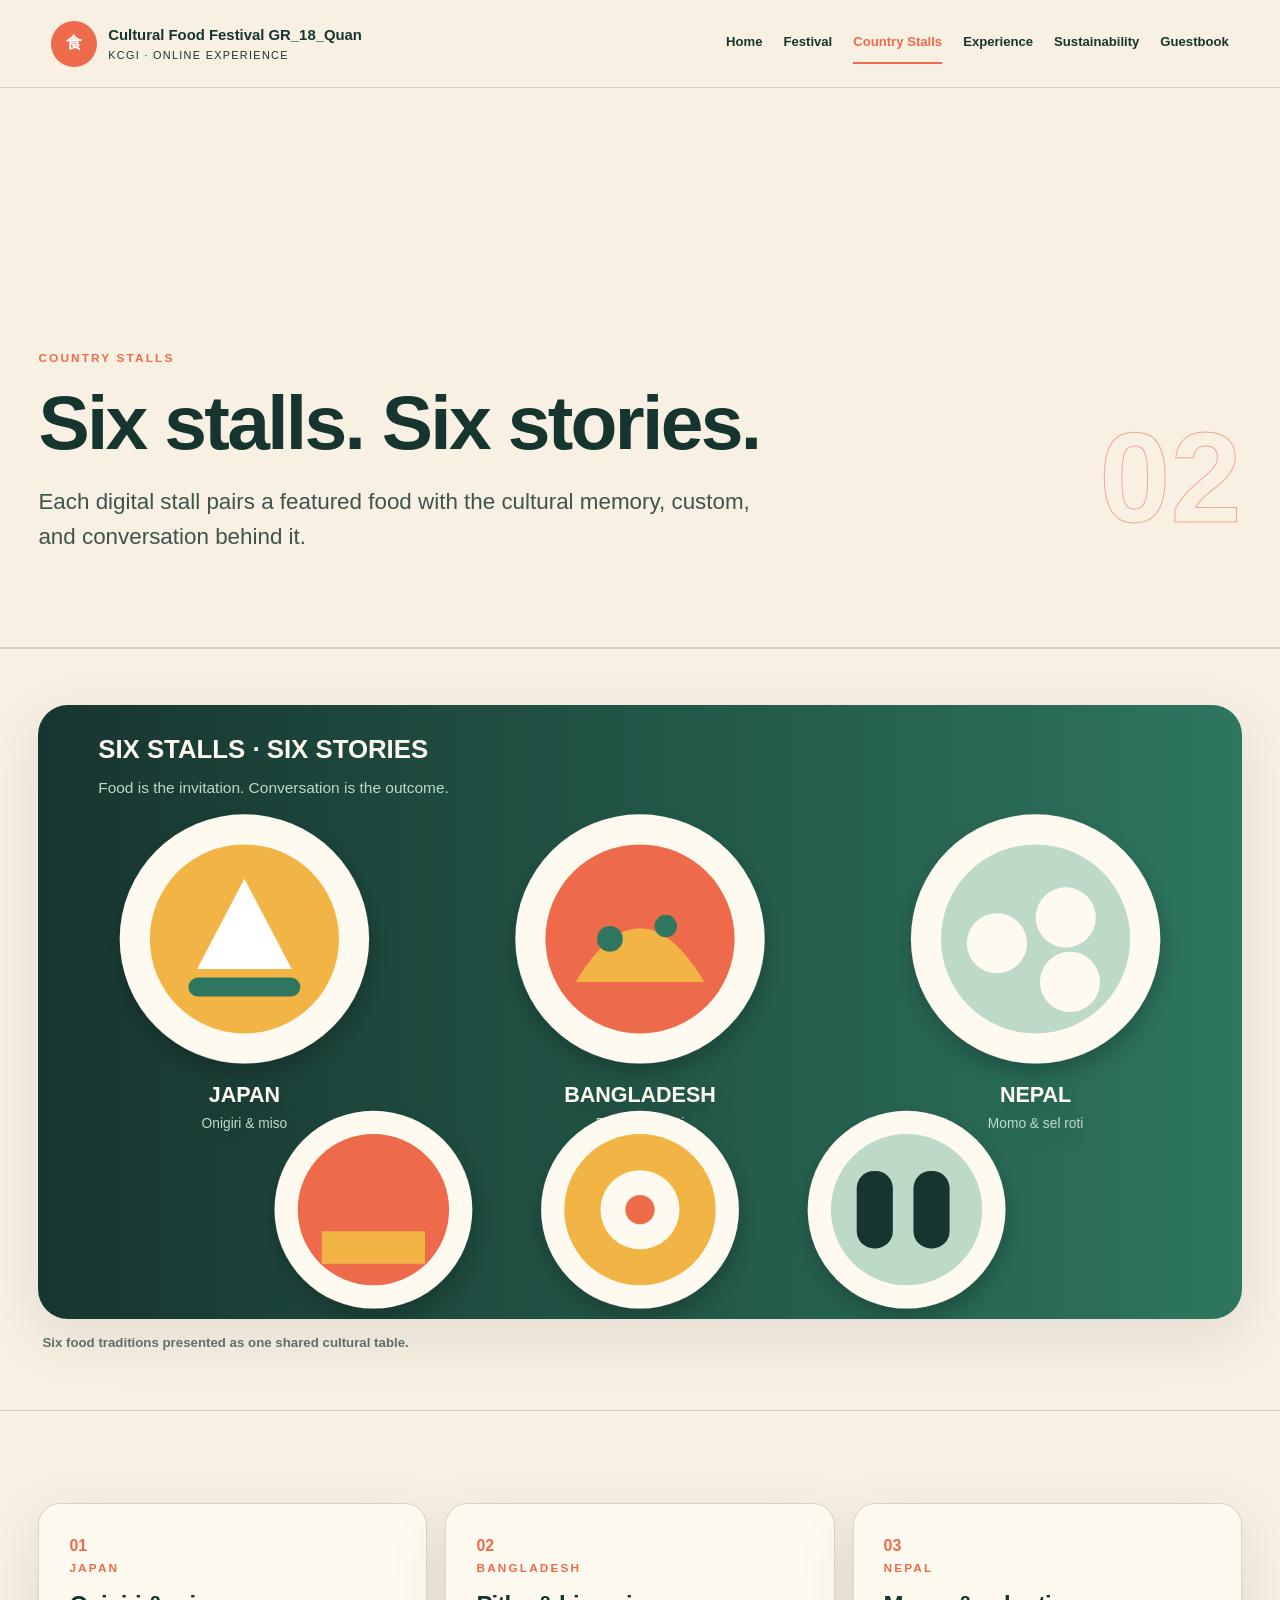
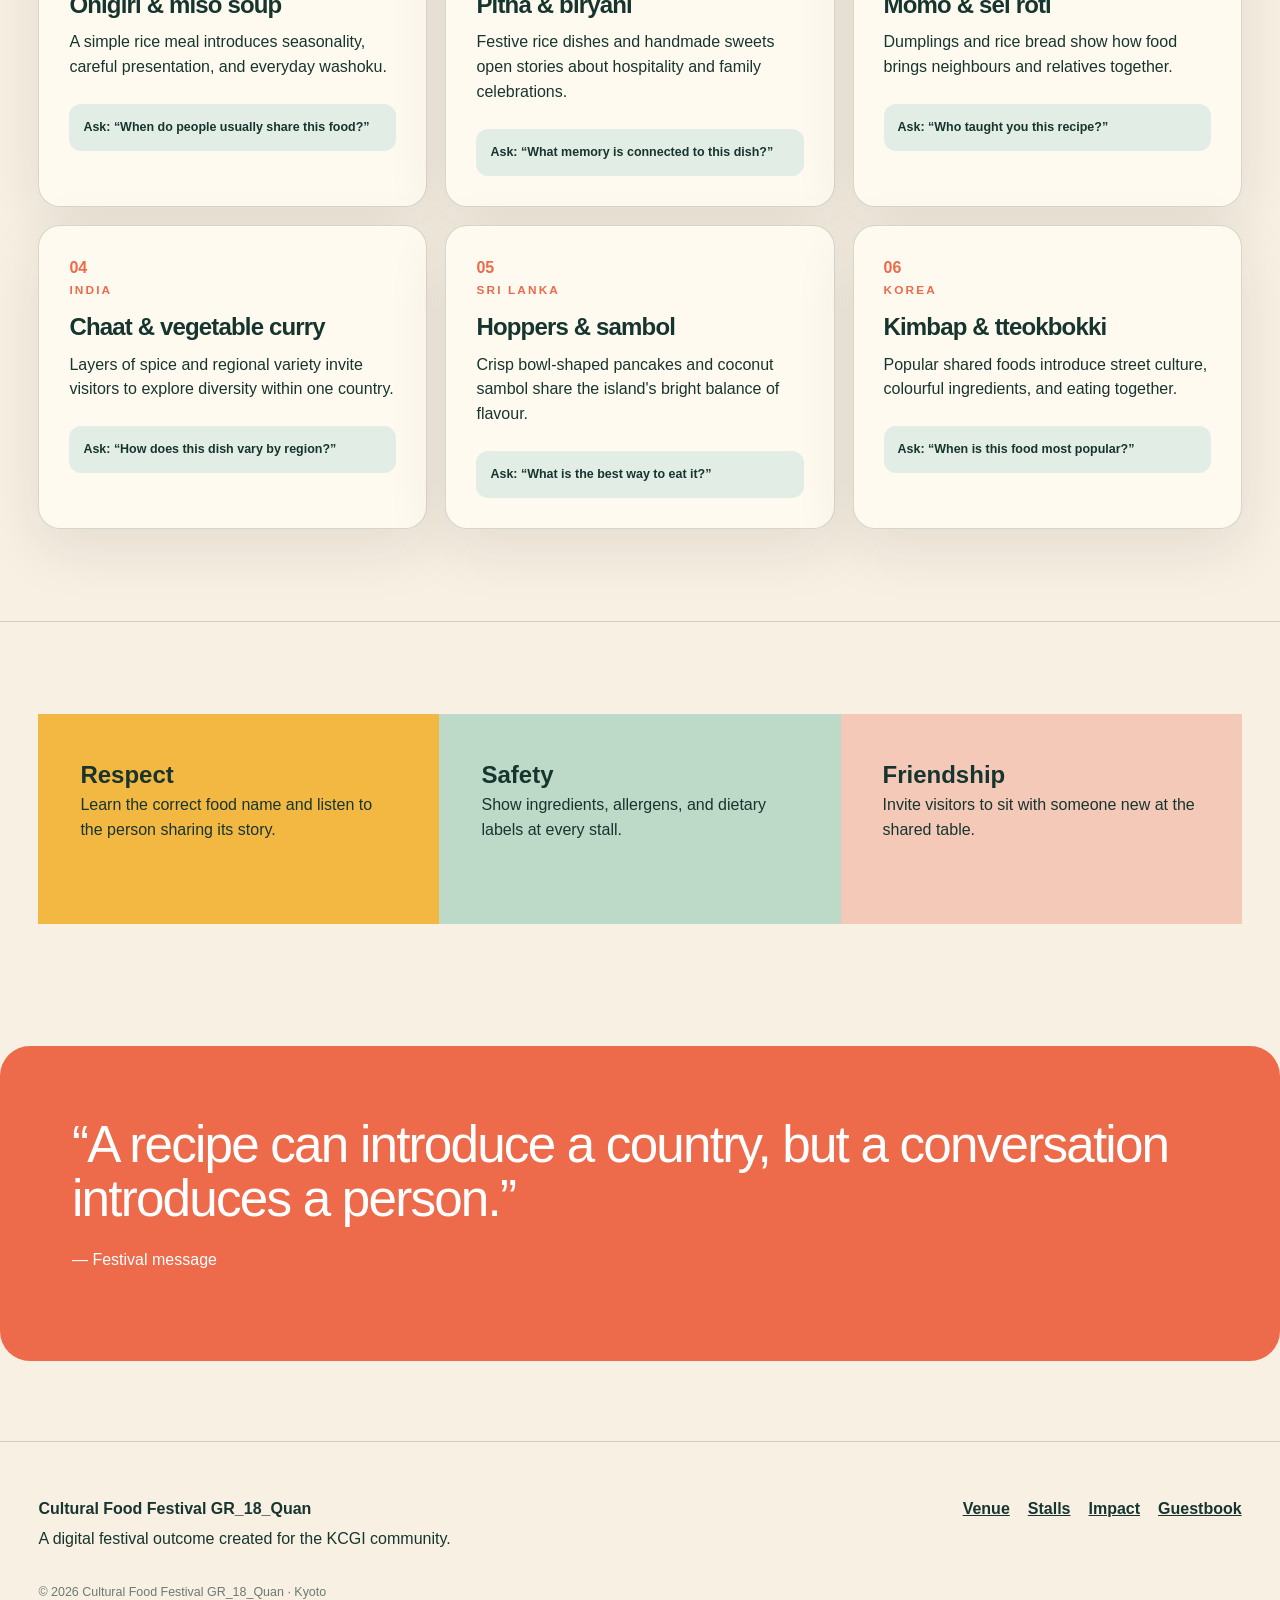
==== commit 5be15691: "Update country-stalls.html" ====
--- a/country-stalls.html
+++ b/country-stalls.html
@@ -1,14 +1,7 @@
-<!doctype html><html lang="en"><head><meta charset="utf-8"><meta name="viewport" content="width=device-width, initial-scale=1"><title>Country Stalls | KCGI Cultural Food Festival</title><link rel="stylesheet" href="styles.css"></head><body><div class="site-shell">
-<header class="site-header"><a class="brand" href="index.html"><span class="brand-seal">食</span><span><b>Cultural Food Festival</b><small>KCGI · Online Experience</small></span></a><nav aria-label="Main navigation"><a href="index.html">Home</a><a href="festival.html">Festival</a><a class="active" href="country-stalls.html">Country Stalls</a><a href="experience.html">Experience</a><a href="sustainability.html">Sustainability</a><a href="guestbook.html">Guestbook</a></nav></header>
+<!doctype html><html lang="en"><head><meta charset="utf-8"><meta name="viewport" content="width=device-width, initial-scale=1"><title>Country Stalls | Cultural Food Festival GR_18_Quan</title><link rel="stylesheet" href="styles.css"></head><body><div class="site-shell">
+<header class="site-header"><a class="brand" href="index.html"><span class="brand-seal">食</span><span><b>Cultural Food Festival GR_18_Quan</b><small>KCGI · Online Experience</small></span></a><nav aria-label="Main navigation"><a href="index.html">Home</a><a href="festival.html">Festival</a><a class="active" href="country-stalls.html">Country Stalls</a><a href="experience.html">Experience</a><a href="sustainability.html">Sustainability</a><a href="guestbook.html">Guestbook</a></nav></header>
 <main><section class="page-hero"><div><p class="eyebrow">Country stalls</p><h1>Six stalls. Six stories.</h1><p class="lede">Each digital stall pairs a featured food with the cultural memory, custom, and conversation behind it.</p></div><span class="page-number">02</span></section>
 <figure class="section festival-photo"><img src="images/country-foods-v2.svg" alt="Traditional foods representing six country stalls arranged on one table"><figcaption>Six food traditions presented as one shared cultural table.</figcaption></figure>
 <section class="section stall-grid"><article><span>01</span><p class="eyebrow">Japan</p><h3>Onigiri & miso soup</h3><p>A simple rice meal introduces seasonality, careful presentation, and everyday washoku.</p><div class="stall-prompt">Ask: “When do people usually share this food?”</div></article><article><span>02</span><p class="eyebrow">Bangladesh</p><h3>Pitha & biryani</h3><p>Festive rice dishes and handmade sweets open stories about hospitality and family celebrations.</p><div class="stall-prompt">Ask: “What memory is connected to this dish?”</div></article><article><span>03</span><p class="eyebrow">Nepal</p><h3>Momo & sel roti</h3><p>Dumplings and rice bread show how food brings neighbours and relatives together.</p><div class="stall-prompt">Ask: “Who taught you this recipe?”</div></article><article><span>04</span><p class="eyebrow">India</p><h3>Chaat & vegetable curry</h3><p>Layers of spice and regional variety invite visitors to explore diversity within one country.</p><div class="stall-prompt">Ask: “How does this dish vary by region?”</div></article><article><span>05</span><p class="eyebrow">Sri Lanka</p><h3>Hoppers & sambol</h3><p>Crisp bowl-shaped pancakes and coconut sambol share the island's bright balance of flavour.</p><div class="stall-prompt">Ask: “What is the best way to eat it?”</div></article><article><span>06</span><p class="eyebrow">Korea</p><h3>Kimbap & tteokbokki</h3><p>Popular shared foods introduce street culture, colourful ingredients, and eating together.</p><div class="stall-prompt">Ask: “When is this food most popular?”</div></article></section>
 <section class="section colour-blocks"><article><span>Respect</span><p>Learn the correct food name and listen to the person sharing its story.</p></article><article><span>Safety</span><p>Show ingredients, allergens, and dietary labels at every stall.</p></article><article><span>Friendship</span><p>Invite visitors to sit with someone new at the shared table.</p></article></section><section class="section quote-panel coral"><blockquote>“A recipe can introduce a country, but a conversation introduces a person.”</blockquote><p>— Festival message</p></section></main>
-<footer><div><b>KCGI Cultural Food Festival</b><p>A digital festival outcome created for the KCGI community.</p></div><div class="footer-links"><a href="festival.html">Venue</a><a href="country-stalls.html">Stalls</a><a href="sustainability.html">Impact</a><a href="guestbook.html">Guestbook</a></div><p class="copyright">© 2026 Cultural Food Festival · Kyoto</p></footer></div></body></html>
-<!doctype html><html lang="en"><head><meta charset="utf-8"><meta name="viewport" content="width=device-width, initial-scale=1"><title>Country Stalls | KCGI Cultural Food Festival</title><link rel="stylesheet" href="styles.css"></head><body><div class="site-shell">
-<header class="site-header"><a class="brand" href="index.html"><span class="brand-seal">食</span><span><b>Cultural Food Festival</b><small>KCGI · Online Experience</small></span></a><nav aria-label="Main navigation"><a href="index.html">Home</a><a href="festival.html">Festival</a><a class="active" href="country-stalls.html">Country Stalls</a><a href="experience.html">Experience</a><a href="sustainability.html">Sustainability</a><a href="guestbook.html">Guestbook</a></nav></header>
-<main><section class="page-hero"><div><p class="eyebrow">Country stalls</p><h1>Six stalls. Six stories.</h1><p class="lede">Each digital stall pairs a featured food with the cultural memory, custom, and conversation behind it.</p></div><span class="page-number">02</span></section>
-<figure class="section festival-photo"><img src="images/country-foods.svg" alt="Traditional foods representing six country stalls arranged on one table"><figcaption>Six food traditions presented as one shared cultural table.</figcaption></figure>
-<section class="section stall-grid"><article><span>01</span><p class="eyebrow">Japan</p><h3>Onigiri & miso soup</h3><p>A simple rice meal introduces seasonality, careful presentation, and everyday washoku.</p><div class="stall-prompt">Ask: “When do people usually share this food?”</div></article><article><span>02</span><p class="eyebrow">Bangladesh</p><h3>Pitha & biryani</h3><p>Festive rice dishes and handmade sweets open stories about hospitality and family celebrations.</p><div class="stall-prompt">Ask: “What memory is connected to this dish?”</div></article><article><span>03</span><p class="eyebrow">Nepal</p><h3>Momo & sel roti</h3><p>Dumplings and rice bread show how food brings neighbours and relatives together.</p><div class="stall-prompt">Ask: “Who taught you this recipe?”</div></article><article><span>04</span><p class="eyebrow">India</p><h3>Chaat & vegetable curry</h3><p>Layers of spice and regional variety invite visitors to explore diversity within one country.</p><div class="stall-prompt">Ask: “How does this dish vary by region?”</div></article><article><span>05</span><p class="eyebrow">Sri Lanka</p><h3>Hoppers & sambol</h3><p>Crisp bowl-shaped pancakes and coconut sambol share the island's bright balance of flavour.</p><div class="stall-prompt">Ask: “What is the best way to eat it?”</div></article><article><span>06</span><p class="eyebrow">Korea</p><h3>Kimbap & tteokbokki</h3><p>Popular shared foods introduce street culture, colourful ingredients, and eating together.</p><div class="stall-prompt">Ask: “When is this food most popular?”</div></article></section>
-<section class="section colour-blocks"><article><span>Respect</span><p>Learn the correct food name and listen to the person sharing its story.</p></article><article><span>Safety</span><p>Show ingredients, allergens, and dietary labels at every stall.</p></article><article><span>Friendship</span><p>Invite visitors to sit with someone new at the shared table.</p></article></section><section class="section quote-panel coral"><blockquote>“A recipe can introduce a country, but a conversation introduces a person.”</blockquote><p>— Festival message</p></section></main>
-<footer><div><b>KCGI Cultural Food Festival</b><p>A digital festival outcome created for the KCGI community.</p></div><div class="footer-links"><a href="festival.html">Venue</a><a href="country-stalls.html">Stalls</a><a href="sustainability.html">Impact</a><a href="guestbook.html">Guestbook</a></div><p class="copyright">© 2026 Cultural Food Festival · Kyoto</p></footer></div></body></html>
+<footer><div><b>Cultural Food Festival GR_18_Quan</b><p>A digital festival outcome created for the KCGI community.</p></div><div class="footer-links"><a href="festival.html">Venue</a><a href="country-stalls.html">Stalls</a><a href="sustainability.html">Impact</a><a href="guestbook.html">Guestbook</a></div><p class="copyright">© 2026 Cultural Food Festival GR_18_Quan · Kyoto</p></footer></div></body></html>
